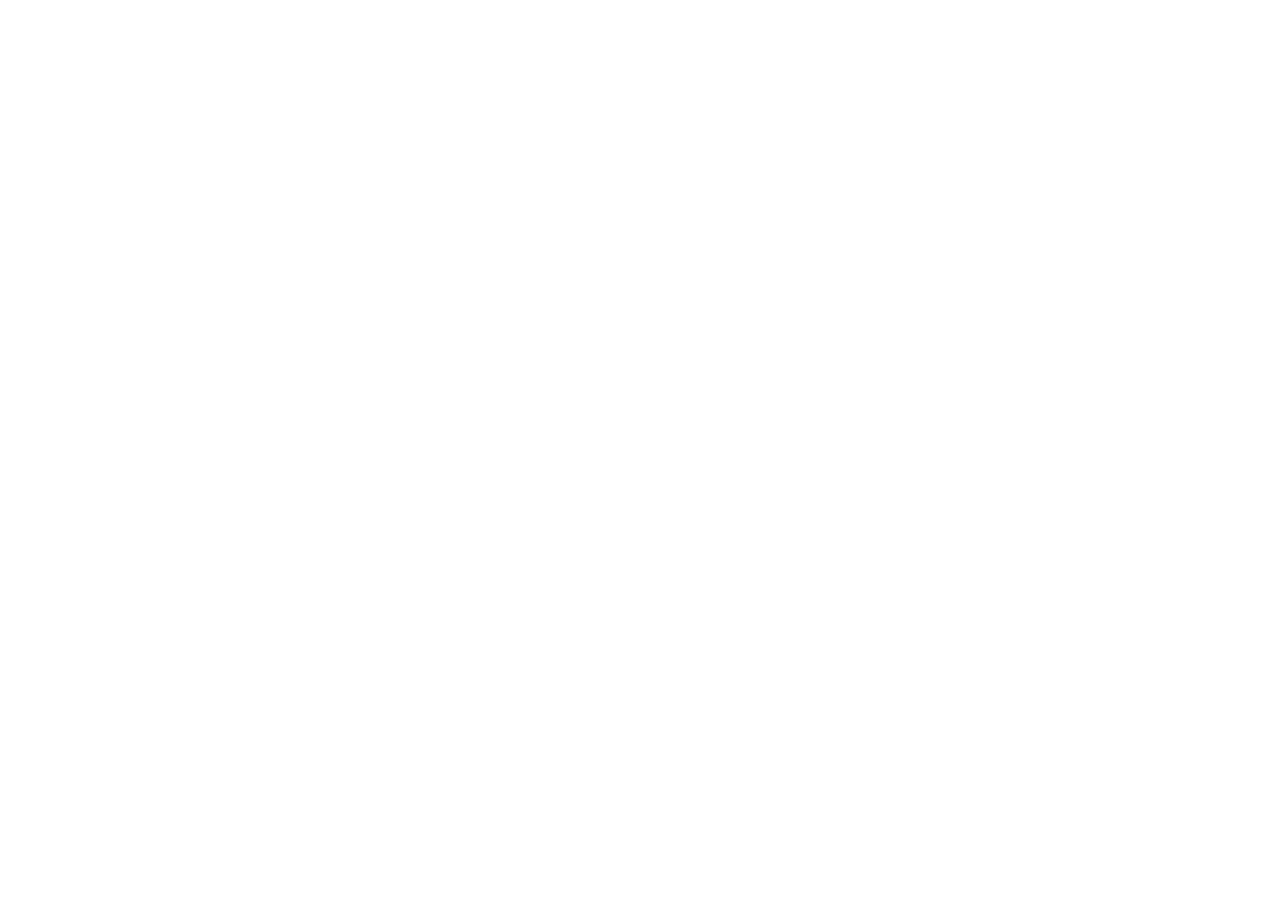
==== index.html @ 3d5c16ce "初始化" ====
<!DOCTYPE html>
<html lang="en">
<head>
    <meta charset="UTF-8">
    <meta name="viewport" content="width=device-width, initial-scale=1.0">
    <title>Document</title>
</head>
<body>
    
</body>
</html>
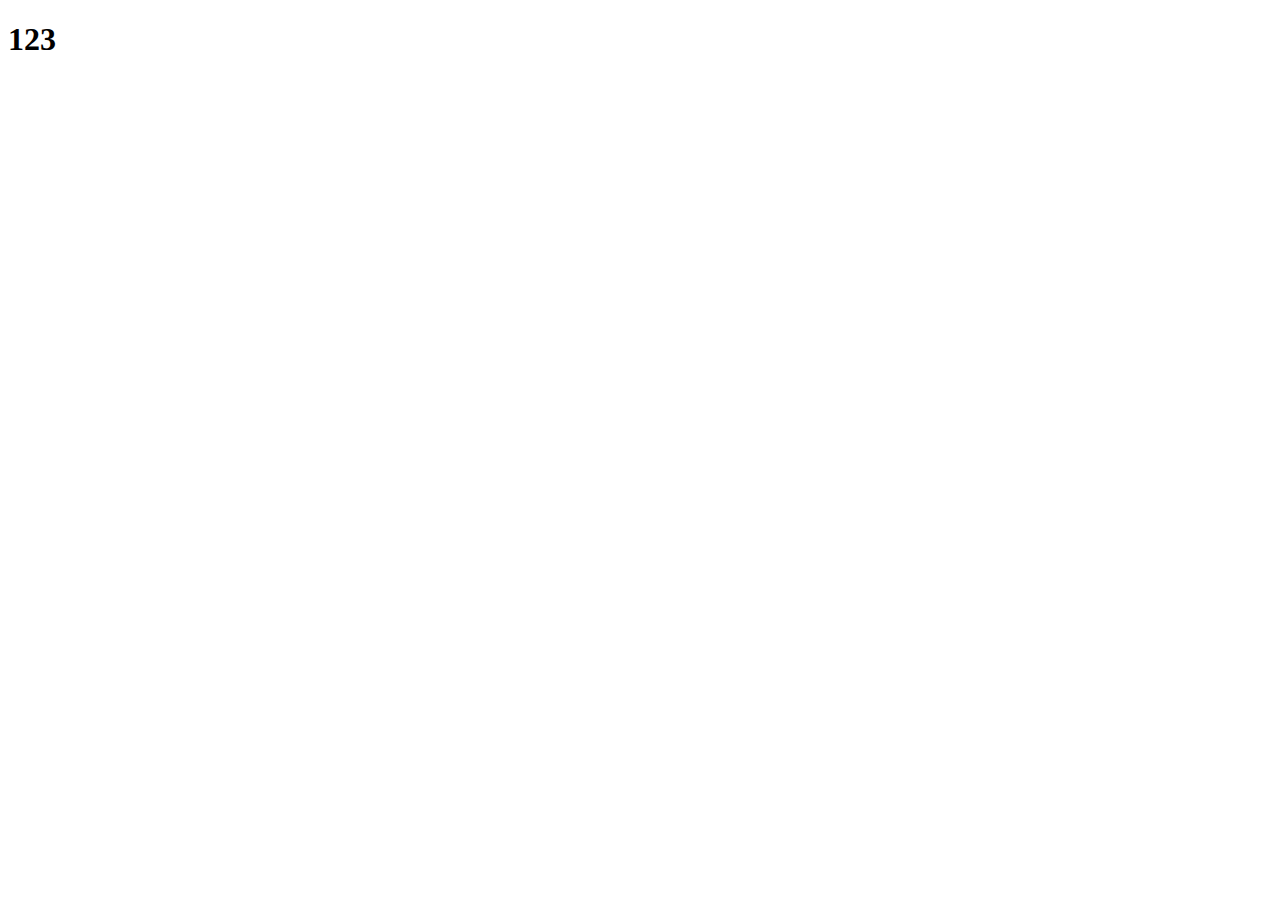
==== commit 22cf6d18: "登录完成" ====
--- a/index.html
+++ b/index.html
@@ -1,11 +1,15 @@
 <!DOCTYPE html>
 <html lang="en">
+
 <head>
     <meta charset="UTF-8">
     <meta name="viewport" content="width=device-width, initial-scale=1.0">
-    <title>Document</title>
+    <title>后台</title>
+   
 </head>
+
 <body>
-    
+    <h1>123</h1>
 </body>
+
 </html>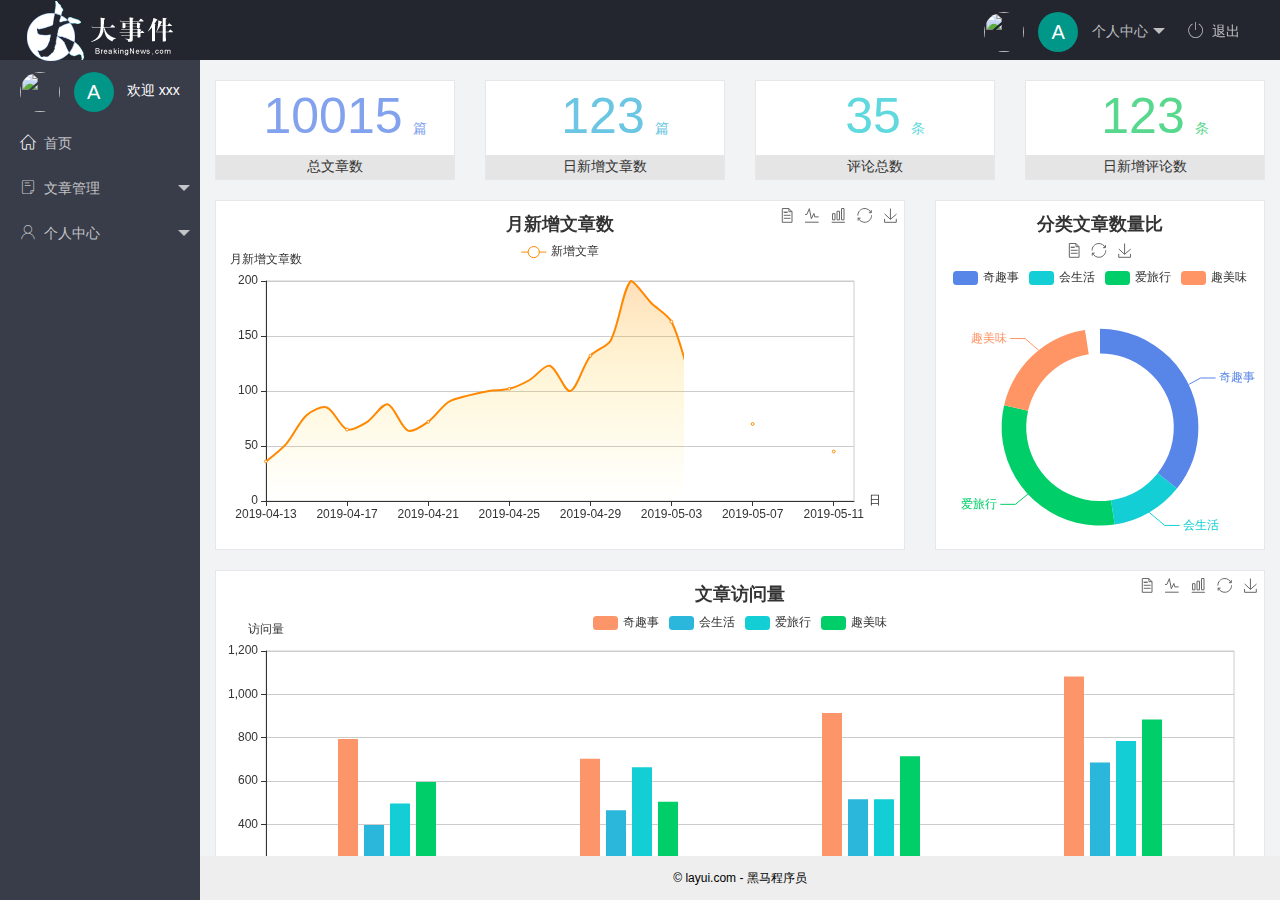
==== commit dabba488: "头像" ====
--- a/index.html
+++ b/index.html
@@ -1,15 +1,84 @@
 <!DOCTYPE html>
-<html lang="en">
+<html>
 
 <head>
-    <meta charset="UTF-8">
-    <meta name="viewport" content="width=device-width, initial-scale=1.0">
-    <title>后台</title>
-   
+  <meta charset="utf-8">
+  <meta name="viewport" content="width=device-width, initial-scale=1, maximum-scale=1">
+  <title>后台布局</title>
+  <link rel="stylesheet" href="/assets/lib/layui/css/layui.css">
+  <link rel="stylesheet" href="/assets/fonts/iconfont.css">
+  <link rel="stylesheet" href="/assets/css/index.css">
 </head>
 
-<body>
-    <h1>123</h1>
+<body class="layui-layout-body">
+  <div class="layui-layout layui-layout-admin">
+    <div class="layui-header">
+      <div class="layui-logo">
+        <img src="/assets/images/logo.png" alt="">
+      </div>
+      <!-- 头部区域（可配合layui已有的水平导航） -->
+      <ul class="layui-nav layui-layout-right">
+        <li class="layui-nav-item">
+          <a href="javascript:;">
+            <img src="http://t.cn/RCzsdCq" class="layui-nav-img">
+            <span class="text-avatar">A</span>
+            个人中心
+          </a>
+          <dl class="layui-nav-child">
+            <dd><a href="">基本资料</a></dd>
+            <dd><a href="">更换头像</a></dd>
+            <dd><a href="">重置密码</a></dd>
+          </dl>
+        </li>
+        <li class="layui-nav-item"><a href="javascript:;" id="btnLogout"><span class="iconfont icon-tuichu"></span>退出</a></li>
+      </ul>
+    </div>
+
+    <div class="layui-side layui-bg-black">
+      <div class="layui-side-scroll">
+        <!-- 左侧导航区域（可配合layui已有的垂直导航） -->
+        <ul class="layui-nav layui-nav-tree" lay-shrink="all">
+          <!-- <li class="layui-nav-item"><a href="/home/dashboard.html" target="fm"><span class="iconfont icon-home layui-this"></span>首页</a></li> -->
+          <div class="userinfo">
+            <img src="http://t.cn/RCzsdCq" class="layui-nav-img">
+            <span class="text-avatar">A</span>
+            <span id="welcome">欢迎 xxx</span>
+          </div>
+          <li class="layui-nav-item"><a href="/home/dashboard.html" target="fm"><span class="iconfont icon-home layui-this"></span>首页</a></li>
+          <li class="layui-nav-item">
+            <a class="" href="javascript:;"><span class="iconfont icon-16"></span>文章管理</a>
+            <dl class="layui-nav-child">
+              <dd><a href="javascript:;"><i class="layui-icon layui-icon-app"></i>文章类别</a></dd>
+              <dd><a href="javascript:;"><i class="layui-icon layui-icon-app"></i>文章列表</a></dd>
+              <dd><a href="javascript:;"><i class="layui-icon layui-icon-app"></i>发表文章</a></dd>
+            </dl>
+          </li>
+          <li class="layui-nav-item">
+            <a href="javascript:;"><span class="iconfont icon-user"></span>个人中心</a>
+            <dl class="layui-nav-child">
+              <dd><a href="javascript:;"><i class="layui-icon layui-icon-app"></i>基本资料</a></dd>
+              <dd><a href="javascript:;"><i class="layui-icon layui-icon-app"></i>更换头像</a></dd>
+              <dd><a href="javascript:;"><i class="layui-icon layui-icon-app"></i>重置密码</a></dd>
+            </dl>
+          </li>
+        </ul>
+      </div>
+    </div>
+
+    <div class="layui-body">
+      <!-- 内容主体区域 -->
+      <iframe name="fm" src="/home/dashboard.html" frameborder="0"></iframe>
+    </div>
+
+    <div class="layui-footer">
+      <!-- 底部固定区域 -->
+      © layui.com - 黑马程序员
+    </div>
+  </div>
+  <script src="/assets/lib/layui/layui.all.js"></script>
+  <script src="/assets/lib/jquery.js"></script>
+  <script src="/assets/js/baseAPL.js"></script>
+  <script src="/assets/js/index.js"></script>
 </body>
 
 </html>--- a/assets/lib/layui/css/layui.css
+++ b/assets/lib/layui/css/layui.css
@@ -0,0 +1,2 @@
+/** layui-v2.5.5 MIT License By https://www.layui.com */
+ .layui-inline,img{display:inline-block;vertical-align:middle}h1,h2,h3,h4,h5,h6{font-weight:400}.layui-edge,.layui-header,.layui-inline,.layui-main{position:relative}.layui-body,.layui-edge,.layui-elip{overflow:hidden}.layui-btn,.layui-edge,.layui-inline,img{vertical-align:middle}.layui-btn,.layui-disabled,.layui-icon,.layui-unselect{-moz-user-select:none;-webkit-user-select:none;-ms-user-select:none}.layui-elip,.layui-form-checkbox span,.layui-form-pane .layui-form-label{text-overflow:ellipsis;white-space:nowrap}.layui-breadcrumb,.layui-tree-btnGroup{visibility:hidden}blockquote,body,button,dd,div,dl,dt,form,h1,h2,h3,h4,h5,h6,input,li,ol,p,pre,td,textarea,th,ul{margin:0;padding:0;-webkit-tap-highlight-color:rgba(0,0,0,0)}a:active,a:hover{outline:0}img{border:none}li{list-style:none}table{border-collapse:collapse;border-spacing:0}h4,h5,h6{font-size:100%}button,input,optgroup,option,select,textarea{font-family:inherit;font-size:inherit;font-style:inherit;font-weight:inherit;outline:0}pre{white-space:pre-wrap;white-space:-moz-pre-wrap;white-space:-pre-wrap;white-space:-o-pre-wrap;word-wrap:break-word}body{line-height:24px;font:14px Helvetica Neue,Helvetica,PingFang SC,Tahoma,Arial,sans-serif}hr{height:1px;margin:10px 0;border:0;clear:both}a{color:#333;text-decoration:none}a:hover{color:#777}a cite{font-style:normal;*cursor:pointer}.layui-border-box,.layui-border-box *{box-sizing:border-box}.layui-box,.layui-box *{box-sizing:content-box}.layui-clear{clear:both;*zoom:1}.layui-clear:after{content:'\20';clear:both;*zoom:1;display:block;height:0}.layui-inline{*display:inline;*zoom:1}.layui-edge{display:inline-block;width:0;height:0;border-width:6px;border-style:dashed;border-color:transparent}.layui-edge-top{top:-4px;border-bottom-color:#999;border-bottom-style:solid}.layui-edge-right{border-left-color:#999;border-left-style:solid}.layui-edge-bottom{top:2px;border-top-color:#999;border-top-style:solid}.layui-edge-left{border-right-color:#999;border-right-style:solid}.layui-disabled,.layui-disabled:hover{color:#d2d2d2!important;cursor:not-allowed!important}.layui-circle{border-radius:100%}.layui-show{display:block!important}.layui-hide{display:none!important}@font-face{font-family:layui-icon;src:url(../font/iconfont.eot?v=250);src:url(../font/iconfont.eot?v=250#iefix) format('embedded-opentype'),url(../font/iconfont.woff2?v=250) format('woff2'),url(../font/iconfont.woff?v=250) format('woff'),url(../font/iconfont.ttf?v=250) format('truetype'),url(../font/iconfont.svg?v=250#layui-icon) format('svg')}.layui-icon{font-family:layui-icon!important;font-size:16px;font-style:normal;-webkit-font-smoothing:antialiased;-moz-osx-font-smoothing:grayscale}.layui-icon-reply-fill:before{content:"\e611"}.layui-icon-set-fill:before{content:"\e614"}.layui-icon-menu-fill:before{content:"\e60f"}.layui-icon-search:before{content:"\e615"}.layui-icon-share:before{content:"\e641"}.layui-icon-set-sm:before{content:"\e620"}.layui-icon-engine:before{content:"\e628"}.layui-icon-close:before{content:"\1006"}.layui-icon-close-fill:before{content:"\1007"}.layui-icon-chart-screen:before{content:"\e629"}.layui-icon-star:before{content:"\e600"}.layui-icon-circle-dot:before{content:"\e617"}.layui-icon-chat:before{content:"\e606"}.layui-icon-release:before{content:"\e609"}.layui-icon-list:before{content:"\e60a"}.layui-icon-chart:before{content:"\e62c"}.layui-icon-ok-circle:before{content:"\1005"}.layui-icon-layim-theme:before{content:"\e61b"}.layui-icon-table:before{content:"\e62d"}.layui-icon-right:before{content:"\e602"}.layui-icon-left:before{content:"\e603"}.layui-icon-cart-simple:before{content:"\e698"}.layui-icon-face-cry:before{content:"\e69c"}.layui-icon-face-smile:before{content:"\e6af"}.layui-icon-survey:before{content:"\e6b2"}.layui-icon-tree:before{content:"\e62e"}.layui-icon-upload-circle:before{content:"\e62f"}.layui-icon-add-circle:before{content:"\e61f"}.layui-icon-download-circle:before{content:"\e601"}.layui-icon-templeate-1:before{content:"\e630"}.layui-icon-util:before{content:"\e631"}.layui-icon-face-surprised:before{content:"\e664"}.layui-icon-edit:before{content:"\e642"}.layui-icon-speaker:before{content:"\e645"}.layui-icon-down:before{content:"\e61a"}.layui-icon-file:before{content:"\e621"}.layui-icon-layouts:before{content:"\e632"}.layui-icon-rate-half:before{content:"\e6c9"}.layui-icon-add-circle-fine:before{content:"\e608"}.layui-icon-prev-circle:before{content:"\e633"}.layui-icon-read:before{content:"\e705"}.layui-icon-404:before{content:"\e61c"}.layui-icon-carousel:before{content:"\e634"}.layui-icon-help:before{content:"\e607"}.layui-icon-code-circle:before{content:"\e635"}.layui-icon-water:before{content:"\e636"}.layui-icon-username:before{content:"\e66f"}.layui-icon-find-fill:before{content:"\e670"}.layui-icon-about:before{content:"\e60b"}.layui-icon-location:before{content:"\e715"}.layui-icon-up:before{content:"\e619"}.layui-icon-pause:before{content:"\e651"}.layui-icon-date:before{content:"\e637"}.layui-icon-layim-uploadfile:before{content:"\e61d"}.layui-icon-delete:before{content:"\e640"}.layui-icon-play:before{content:"\e652"}.layui-icon-top:before{content:"\e604"}.layui-icon-friends:before{content:"\e612"}.layui-icon-refresh-3:before{content:"\e9aa"}.layui-icon-ok:before{content:"\e605"}.layui-icon-layer:before{content:"\e638"}.layui-icon-face-smile-fine:before{content:"\e60c"}.layui-icon-dollar:before{content:"\e659"}.layui-icon-group:before{content:"\e613"}.layui-icon-layim-download:before{content:"\e61e"}.layui-icon-picture-fine:before{content:"\e60d"}.layui-icon-link:before{content:"\e64c"}.layui-icon-diamond:before{content:"\e735"}.layui-icon-log:before{content:"\e60e"}.layui-icon-rate-solid:before{content:"\e67a"}.layui-icon-fonts-del:before{content:"\e64f"}.layui-icon-unlink:before{content:"\e64d"}.layui-icon-fonts-clear:before{content:"\e639"}.layui-icon-triangle-r:before{content:"\e623"}.layui-icon-circle:before{content:"\e63f"}.layui-icon-radio:before{content:"\e643"}.layui-icon-align-center:before{content:"\e647"}.layui-icon-align-right:before{content:"\e648"}.layui-icon-align-left:before{content:"\e649"}.layui-icon-loading-1:before{content:"\e63e"}.layui-icon-return:before{content:"\e65c"}.layui-icon-fonts-strong:before{content:"\e62b"}.layui-icon-upload:before{content:"\e67c"}.layui-icon-dialogue:before{content:"\e63a"}.layui-icon-video:before{content:"\e6ed"}.layui-icon-headset:before{content:"\e6fc"}.layui-icon-cellphone-fine:before{content:"\e63b"}.layui-icon-add-1:before{content:"\e654"}.layui-icon-face-smile-b:before{content:"\e650"}.layui-icon-fonts-html:before{content:"\e64b"}.layui-icon-form:before{content:"\e63c"}.layui-icon-cart:before{content:"\e657"}.layui-icon-camera-fill:before{content:"\e65d"}.layui-icon-tabs:before{content:"\e62a"}.layui-icon-fonts-code:before{content:"\e64e"}.layui-icon-fire:before{content:"\e756"}.layui-icon-set:before{content:"\e716"}.layui-icon-fonts-u:before{content:"\e646"}.layui-icon-triangle-d:before{content:"\e625"}.layui-icon-tips:before{content:"\e702"}.layui-icon-picture:before{content:"\e64a"}.layui-icon-more-vertical:before{content:"\e671"}.layui-icon-flag:before{content:"\e66c"}.layui-icon-loading:before{content:"\e63d"}.layui-icon-fonts-i:before{content:"\e644"}.layui-icon-refresh-1:before{content:"\e666"}.layui-icon-rmb:before{content:"\e65e"}.layui-icon-home:before{content:"\e68e"}.layui-icon-user:before{content:"\e770"}.layui-icon-notice:before{content:"\e667"}.layui-icon-login-weibo:before{content:"\e675"}.layui-icon-voice:before{content:"\e688"}.layui-icon-upload-drag:before{content:"\e681"}.layui-icon-login-qq:before{content:"\e676"}.layui-icon-snowflake:before{content:"\e6b1"}.layui-icon-file-b:before{content:"\e655"}.layui-icon-template:before{content:"\e663"}.layui-icon-auz:before{content:"\e672"}.layui-icon-console:before{content:"\e665"}.layui-icon-app:before{content:"\e653"}.layui-icon-prev:before{content:"\e65a"}.layui-icon-website:before{content:"\e7ae"}.layui-icon-next:before{content:"\e65b"}.layui-icon-component:before{content:"\e857"}.layui-icon-more:before{content:"\e65f"}.layui-icon-login-wechat:before{content:"\e677"}.layui-icon-shrink-right:before{content:"\e668"}.layui-icon-spread-left:before{content:"\e66b"}.layui-icon-camera:before{content:"\e660"}.layui-icon-note:before{content:"\e66e"}.layui-icon-refresh:before{content:"\e669"}.layui-icon-female:before{content:"\e661"}.layui-icon-male:before{content:"\e662"}.layui-icon-password:before{content:"\e673"}.layui-icon-senior:before{content:"\e674"}.layui-icon-theme:before{content:"\e66a"}.layui-icon-tread:before{content:"\e6c5"}.layui-icon-praise:before{content:"\e6c6"}.layui-icon-star-fill:before{content:"\e658"}.layui-icon-rate:before{content:"\e67b"}.layui-icon-template-1:before{content:"\e656"}.layui-icon-vercode:before{content:"\e679"}.layui-icon-cellphone:before{content:"\e678"}.layui-icon-screen-full:before{content:"\e622"}.layui-icon-screen-restore:before{content:"\e758"}.layui-icon-cols:before{content:"\e610"}.layui-icon-export:before{content:"\e67d"}.layui-icon-print:before{content:"\e66d"}.layui-icon-slider:before{content:"\e714"}.layui-icon-addition:before{content:"\e624"}.layui-icon-subtraction:before{content:"\e67e"}.layui-icon-service:before{content:"\e626"}.layui-icon-transfer:before{content:"\e691"}.layui-main{width:1140px;margin:0 auto}.layui-header{z-index:1000;height:60px}.layui-header a:hover{transition:all .5s;-webkit-transition:all .5s}.layui-side{position:fixed;left:0;top:0;bottom:0;z-index:999;width:200px;overflow-x:hidden}.layui-side-scroll{position:relative;width:220px;height:100%;overflow-x:hidden}.layui-body{position:absolute;left:200px;right:0;top:0;bottom:0;z-index:998;width:auto;overflow-y:auto;box-sizing:border-box}.layui-layout-body{overflow:hidden}.layui-layout-admin .layui-header{background-color:#23262E}.layui-layout-admin .layui-side{top:60px;width:200px;overflow-x:hidden}.layui-layout-admin .layui-body{position:fixed;top:60px;bottom:44px}.layui-layout-admin .layui-main{width:auto;margin:0 15px}.layui-layout-admin .layui-footer{position:fixed;left:200px;right:0;bottom:0;height:44px;line-height:44px;padding:0 15px;background-color:#eee}.layui-layout-admin .layui-logo{position:absolute;left:0;top:0;width:200px;height:100%;line-height:60px;text-align:center;color:#009688;font-size:16px}.layui-layout-admin .layui-header .layui-nav{background:0 0}.layui-layout-left{position:absolute!important;left:200px;top:0}.layui-layout-right{position:absolute!important;right:0;top:0}.layui-container{position:relative;margin:0 auto;padding:0 15px;box-sizing:border-box}.layui-fluid{position:relative;margin:0 auto;padding:0 15px}.layui-row:after,.layui-row:before{content:'';display:block;clear:both}.layui-col-lg1,.layui-col-lg10,.layui-col-lg11,.layui-col-lg12,.layui-col-lg2,.layui-col-lg3,.layui-col-lg4,.layui-col-lg5,.layui-col-lg6,.layui-col-lg7,.layui-col-lg8,.layui-col-lg9,.layui-col-md1,.layui-col-md10,.layui-col-md11,.layui-col-md12,.layui-col-md2,.layui-col-md3,.layui-col-md4,.layui-col-md5,.layui-col-md6,.layui-col-md7,.layui-col-md8,.layui-col-md9,.layui-col-sm1,.layui-col-sm10,.layui-col-sm11,.layui-col-sm12,.layui-col-sm2,.layui-col-sm3,.layui-col-sm4,.layui-col-sm5,.layui-col-sm6,.layui-col-sm7,.layui-col-sm8,.layui-col-sm9,.layui-col-xs1,.layui-col-xs10,.layui-col-xs11,.layui-col-xs12,.layui-col-xs2,.layui-col-xs3,.layui-col-xs4,.layui-col-xs5,.layui-col-xs6,.layui-col-xs7,.layui-col-xs8,.layui-col-xs9{position:relative;display:block;box-sizing:border-box}.layui-col-xs1,.layui-col-xs10,.layui-col-xs11,.layui-col-xs12,.layui-col-xs2,.layui-col-xs3,.layui-col-xs4,.layui-col-xs5,.layui-col-xs6,.layui-col-xs7,.layui-col-xs8,.layui-col-xs9{float:left}.layui-col-xs1{width:8.33333333%}.layui-col-xs2{width:16.66666667%}.layui-col-xs3{width:25%}.layui-col-xs4{width:33.33333333%}.layui-col-xs5{width:41.66666667%}.layui-col-xs6{width:50%}.layui-col-xs7{width:58.33333333%}.layui-col-xs8{width:66.66666667%}.layui-col-xs9{width:75%}.layui-col-xs10{width:83.33333333%}.layui-col-xs11{width:91.66666667%}.layui-col-xs12{width:100%}.layui-col-xs-offset1{margin-left:8.33333333%}.layui-col-xs-offset2{margin-left:16.66666667%}.layui-col-xs-offset3{margin-left:25%}.layui-col-xs-offset4{margin-left:33.33333333%}.layui-col-xs-offset5{margin-left:41.66666667%}.layui-col-xs-offset6{margin-left:50%}.layui-col-xs-offset7{margin-left:58.33333333%}.layui-col-xs-offset8{margin-left:66.66666667%}.layui-col-xs-offset9{margin-left:75%}.layui-col-xs-offset10{margin-left:83.33333333%}.layui-col-xs-offset11{margin-left:91.66666667%}.layui-col-xs-offset12{margin-left:100%}@media screen and (max-width:768px){.layui-hide-xs{display:none!important}.layui-show-xs-block{display:block!important}.layui-show-xs-inline{display:inline!important}.layui-show-xs-inline-block{display:inline-block!important}}@media screen and (min-width:768px){.layui-container{width:750px}.layui-hide-sm{display:none!important}.layui-show-sm-block{display:block!important}.layui-show-sm-inline{display:inline!important}.layui-show-sm-inline-block{display:inline-block!important}.layui-col-sm1,.layui-col-sm10,.layui-col-sm11,.layui-col-sm12,.layui-col-sm2,.layui-col-sm3,.layui-col-sm4,.layui-col-sm5,.layui-col-sm6,.layui-col-sm7,.layui-col-sm8,.layui-col-sm9{float:left}.layui-col-sm1{width:8.33333333%}.layui-col-sm2{width:16.66666667%}.layui-col-sm3{width:25%}.layui-col-sm4{width:33.33333333%}.layui-col-sm5{width:41.66666667%}.layui-col-sm6{width:50%}.layui-col-sm7{width:58.33333333%}.layui-col-sm8{width:66.66666667%}.layui-col-sm9{width:75%}.layui-col-sm10{width:83.33333333%}.layui-col-sm11{width:91.66666667%}.layui-col-sm12{width:100%}.layui-col-sm-offset1{margin-left:8.33333333%}.layui-col-sm-offset2{margin-left:16.66666667%}.layui-col-sm-offset3{margin-left:25%}.layui-col-sm-offset4{margin-left:33.33333333%}.layui-col-sm-offset5{margin-left:41.66666667%}.layui-col-sm-offset6{margin-left:50%}.layui-col-sm-offset7{margin-left:58.33333333%}.layui-col-sm-offset8{margin-left:66.66666667%}.layui-col-sm-offset9{margin-left:75%}.layui-col-sm-offset10{margin-left:83.33333333%}.layui-col-sm-offset11{margin-left:91.66666667%}.layui-col-sm-offset12{margin-left:100%}}@media screen and (min-width:992px){.layui-container{width:970px}.layui-hide-md{display:none!important}.layui-show-md-block{display:block!important}.layui-show-md-inline{display:inline!important}.layui-show-md-inline-block{display:inline-block!important}.layui-col-md1,.layui-col-md10,.layui-col-md11,.layui-col-md12,.layui-col-md2,.layui-col-md3,.layui-col-md4,.layui-col-md5,.layui-col-md6,.layui-col-md7,.layui-col-md8,.layui-col-md9{float:left}.layui-col-md1{width:8.33333333%}.layui-col-md2{width:16.66666667%}.layui-col-md3{width:25%}.layui-col-md4{width:33.33333333%}.layui-col-md5{width:41.66666667%}.layui-col-md6{width:50%}.layui-col-md7{width:58.33333333%}.layui-col-md8{width:66.66666667%}.layui-col-md9{width:75%}.layui-col-md10{width:83.33333333%}.layui-col-md11{width:91.66666667%}.layui-col-md12{width:100%}.layui-col-md-offset1{margin-left:8.33333333%}.layui-col-md-offset2{margin-left:16.66666667%}.layui-col-md-offset3{margin-left:25%}.layui-col-md-offset4{margin-left:33.33333333%}.layui-col-md-offset5{margin-left:41.66666667%}.layui-col-md-offset6{margin-left:50%}.layui-col-md-offset7{margin-left:58.33333333%}.layui-col-md-offset8{margin-left:66.66666667%}.layui-col-md-offset9{margin-left:75%}.layui-col-md-offset10{margin-left:83.33333333%}.layui-col-md-offset11{margin-left:91.66666667%}.layui-col-md-offset12{margin-left:100%}}@media screen and (min-width:1200px){.layui-container{width:1170px}.layui-hide-lg{display:none!important}.layui-show-lg-block{display:block!important}.layui-show-lg-inline{display:inline!important}.layui-show-lg-inline-block{display:inline-block!important}.layui-col-lg1,.layui-col-lg10,.layui-col-lg11,.layui-col-lg12,.layui-col-lg2,.layui-col-lg3,.layui-col-lg4,.layui-col-lg5,.layui-col-lg6,.layui-col-lg7,.layui-col-lg8,.layui-col-lg9{float:left}.layui-col-lg1{width:8.33333333%}.layui-col-lg2{width:16.66666667%}.layui-col-lg3{width:25%}.layui-col-lg4{width:33.33333333%}.layui-col-lg5{width:41.66666667%}.layui-col-lg6{width:50%}.layui-col-lg7{width:58.33333333%}.layui-col-lg8{width:66.66666667%}.layui-col-lg9{width:75%}.layui-col-lg10{width:83.33333333%}.layui-col-lg11{width:91.66666667%}.layui-col-lg12{width:100%}.layui-col-lg-offset1{margin-left:8.33333333%}.layui-col-lg-offset2{margin-left:16.66666667%}.layui-col-lg-offset3{margin-left:25%}.layui-col-lg-offset4{margin-left:33.33333333%}.layui-col-lg-offset5{margin-left:41.66666667%}.layui-col-lg-offset6{margin-left:50%}.layui-col-lg-offset7{margin-left:58.33333333%}.layui-col-lg-offset8{margin-left:66.66666667%}.layui-col-lg-offset9{margin-left:75%}.layui-col-lg-offset10{margin-left:83.33333333%}.layui-col-lg-offset11{margin-left:91.66666667%}.layui-col-lg-offset12{margin-left:100%}}.layui-col-space1{margin:-.5px}.layui-col-space1>*{padding:.5px}.layui-col-space3{margin:-1.5px}.layui-col-space3>*{padding:1.5px}.layui-col-space5{margin:-2.5px}.layui-col-space5>*{padding:2.5px}.layui-col-space8{margin:-3.5px}.layui-col-space8>*{padding:3.5px}.layui-col-space10{margin:-5px}.layui-col-space10>*{padding:5px}.layui-col-space12{margin:-6px}.layui-col-space12>*{padding:6px}.layui-col-space15{margin:-7.5px}.layui-col-space15>*{padding:7.5px}.layui-col-space18{margin:-9px}.layui-col-space18>*{padding:9px}.layui-col-space20{margin:-10px}.layui-col-space20>*{padding:10px}.layui-col-space22{margin:-11px}.layui-col-space22>*{padding:11px}.layui-col-space25{margin:-12.5px}.layui-col-space25>*{padding:12.5px}.layui-col-space30{margin:-15px}.layui-col-space30>*{padding:15px}.layui-btn,.layui-input,.layui-select,.layui-textarea,.layui-upload-button{outline:0;-webkit-appearance:none;transition:all .3s;-webkit-transition:all .3s;box-sizing:border-box}.layui-elem-quote{margin-bottom:10px;padding:15px;line-height:22px;border-left:5px solid #009688;border-radius:0 2px 2px 0;background-color:#f2f2f2}.layui-quote-nm{border-style:solid;border-width:1px 1px 1px 5px;background:0 0}.layui-elem-field{margin-bottom:10px;padding:0;border-width:1px;border-style:solid}.layui-elem-field legend{margin-left:20px;padding:0 10px;font-size:20px;font-weight:300}.layui-field-title{margin:10px 0 20px;border-width:1px 0 0}.layui-field-box{padding:10px 15px}.layui-field-title .layui-field-box{padding:10px 0}.layui-progress{position:relative;height:6px;border-radius:20px;background-color:#e2e2e2}.layui-progress-bar{position:absolute;left:0;top:0;width:0;max-width:100%;height:6px;border-radius:20px;text-align:right;background-color:#5FB878;transition:all .3s;-webkit-transition:all .3s}.layui-progress-big,.layui-progress-big .layui-progress-bar{height:18px;line-height:18px}.layui-progress-text{position:relative;top:-20px;line-height:18px;font-size:12px;color:#666}.layui-progress-big .layui-progress-text{position:static;padding:0 10px;color:#fff}.layui-collapse{border-width:1px;border-style:solid;border-radius:2px}.layui-colla-content,.layui-colla-item{border-top-width:1px;border-top-style:solid}.layui-colla-item:first-child{border-top:none}.layui-colla-title{position:relative;height:42px;line-height:42px;padding:0 15px 0 35px;color:#333;background-color:#f2f2f2;cursor:pointer;font-size:14px;overflow:hidden}.layui-colla-content{display:none;padding:10px 15px;line-height:22px;color:#666}.layui-colla-icon{position:absolute;left:15px;top:0;font-size:14px}.layui-card{margin-bottom:15px;border-radius:2px;background-color:#fff;box-shadow:0 1px 2px 0 rgba(0,0,0,.05)}.layui-card:last-child{margin-bottom:0}.layui-card-header{position:relative;height:42px;line-height:42px;padding:0 15px;border-bottom:1px solid #f6f6f6;color:#333;border-radius:2px 2px 0 0;font-size:14px}.layui-bg-black,.layui-bg-blue,.layui-bg-cyan,.layui-bg-green,.layui-bg-orange,.layui-bg-red{color:#fff!important}.layui-card-body{position:relative;padding:10px 15px;line-height:24px}.layui-card-body[pad15]{padding:15px}.layui-card-body[pad20]{padding:20px}.layui-card-body .layui-table{margin:5px 0}.layui-card .layui-tab{margin:0}.layui-panel-window{position:relative;padding:15px;border-radius:0;border-top:5px solid #E6E6E6;background-color:#fff}.layui-auxiliar-moving{position:fixed;left:0;right:0;top:0;bottom:0;width:100%;height:100%;background:0 0;z-index:9999999999}.layui-form-label,.layui-form-mid,.layui-form-select,.layui-input-block,.layui-input-inline,.layui-textarea{position:relative}.layui-bg-red{background-color:#FF5722!important}.layui-bg-orange{background-color:#FFB800!important}.layui-bg-green{background-color:#009688!important}.layui-bg-cyan{background-color:#2F4056!important}.layui-bg-blue{background-color:#1E9FFF!important}.layui-bg-black{background-color:#393D49!important}.layui-bg-gray{background-color:#eee!important;color:#666!important}.layui-badge-rim,.layui-colla-content,.layui-colla-item,.layui-collapse,.layui-elem-field,.layui-form-pane .layui-form-item[pane],.layui-form-pane .layui-form-label,.layui-input,.layui-layedit,.layui-layedit-tool,.layui-quote-nm,.layui-select,.layui-tab-bar,.layui-tab-card,.layui-tab-title,.layui-tab-title .layui-this:after,.layui-textarea{border-color:#e6e6e6}.layui-timeline-item:before,hr{background-color:#e6e6e6}.layui-text{line-height:22px;font-size:14px;color:#666}.layui-text h1,.layui-text h2,.layui-text h3{font-weight:500;color:#333}.layui-text h1{font-size:30px}.layui-text h2{font-size:24px}.layui-text h3{font-size:18px}.layui-text a:not(.layui-btn){color:#01AAED}.layui-text a:not(.layui-btn):hover{text-decoration:underline}.layui-text ul{padding:5px 0 5px 15px}.layui-text ul li{margin-top:5px;list-style-type:disc}.layui-text em,.layui-word-aux{color:#999!important;padding:0 5px!important}.layui-btn{display:inline-block;height:38px;line-height:38px;padding:0 18px;background-color:#009688;color:#fff;white-space:nowrap;text-align:center;font-size:14px;border:none;border-radius:2px;cursor:pointer}.layui-btn:hover{opacity:.8;filter:alpha(opacity=80);color:#fff}.layui-btn:active{opacity:1;filter:alpha(opacity=100)}.layui-btn+.layui-btn{margin-left:10px}.layui-btn-container{font-size:0}.layui-btn-container .layui-btn{margin-right:10px;margin-bottom:10px}.layui-btn-container .layui-btn+.layui-btn{margin-left:0}.layui-table .layui-btn-container .layui-btn{margin-bottom:9px}.layui-btn-radius{border-radius:100px}.layui-btn .layui-icon{margin-right:3px;font-size:18px;vertical-align:bottom;vertical-align:middle\9}.layui-btn-primary{border:1px solid #C9C9C9;background-color:#fff;color:#555}.layui-btn-primary:hover{border-color:#009688;color:#333}.layui-btn-normal{background-color:#1E9FFF}.layui-btn-warm{background-color:#FFB800}.layui-btn-danger{background-color:#FF5722}.layui-btn-checked{background-color:#5FB878}.layui-btn-disabled,.layui-btn-disabled:active,.layui-btn-disabled:hover{border:1px solid #e6e6e6;background-color:#FBFBFB;color:#C9C9C9;cursor:not-allowed;opacity:1}.layui-btn-lg{height:44px;line-height:44px;padding:0 25px;font-size:16px}.layui-btn-sm{height:30px;line-height:30px;padding:0 10px;font-size:12px}.layui-btn-sm i{font-size:16px!important}.layui-btn-xs{height:22px;line-height:22px;padding:0 5px;font-size:12px}.layui-btn-xs i{font-size:14px!important}.layui-btn-group{display:inline-block;vertical-align:middle;font-size:0}.layui-btn-group .layui-btn{margin-left:0!important;margin-right:0!important;border-left:1px solid rgba(255,255,255,.5);border-radius:0}.layui-btn-group .layui-btn-primary{border-left:none}.layui-btn-group .layui-btn-primary:hover{border-color:#C9C9C9;color:#009688}.layui-btn-group .layui-btn:first-child{border-left:none;border-radius:2px 0 0 2px}.layui-btn-group .layui-btn-primary:first-child{border-left:1px solid #c9c9c9}.layui-btn-group .layui-btn:last-child{border-radius:0 2px 2px 0}.layui-btn-group .layui-btn+.layui-btn{margin-left:0}.layui-btn-group+.layui-btn-group{margin-left:10px}.layui-btn-fluid{width:100%}.layui-input,.layui-select,.layui-textarea{height:38px;line-height:1.3;line-height:38px\9;border-width:1px;border-style:solid;background-color:#fff;border-radius:2px}.layui-input::-webkit-input-placeholder,.layui-select::-webkit-input-placeholder,.layui-textarea::-webkit-input-placeholder{line-height:1.3}.layui-input,.layui-textarea{display:block;width:100%;padding-left:10px}.layui-input:hover,.layui-textarea:hover{border-color:#D2D2D2!important}.layui-input:focus,.layui-textarea:focus{border-color:#C9C9C9!important}.layui-textarea{min-height:100px;height:auto;line-height:20px;padding:6px 10px;resize:vertical}.layui-select{padding:0 10px}.layui-form input[type=checkbox],.layui-form input[type=radio],.layui-form select{display:none}.layui-form [lay-ignore]{display:initial}.layui-form-item{margin-bottom:15px;clear:both;*zoom:1}.layui-form-item:after{content:'\20';clear:both;*zoom:1;display:block;height:0}.layui-form-label{float:left;display:block;padding:9px 15px;width:80px;font-weight:400;line-height:20px;text-align:right}.layui-form-label-col{display:block;float:none;padding:9px 0;line-height:20px;text-align:left}.layui-form-item .layui-inline{margin-bottom:5px;margin-right:10px}.layui-input-block{margin-left:110px;min-height:36px}.layui-input-inline{display:inline-block;vertical-align:middle}.layui-form-item .layui-input-inline{float:left;width:190px;margin-right:10px}.layui-form-text .layui-input-inline{width:auto}.layui-form-mid{float:left;display:block;padding:9px 0!important;line-height:20px;margin-right:10px}.layui-form-danger+.layui-form-select .layui-input,.layui-form-danger:focus{border-color:#FF5722!important}.layui-form-select .layui-input{padding-right:30px;cursor:pointer}.layui-form-select .layui-edge{position:absolute;right:10px;top:50%;margin-top:-3px;cursor:pointer;border-width:6px;border-top-color:#c2c2c2;border-top-style:solid;transition:all .3s;-webkit-transition:all .3s}.layui-form-select dl{display:none;position:absolute;left:0;top:42px;padding:5px 0;z-index:899;min-width:100%;border:1px solid #d2d2d2;max-height:300px;overflow-y:auto;background-color:#fff;border-radius:2px;box-shadow:0 2px 4px rgba(0,0,0,.12);box-sizing:border-box}.layui-form-select dl dd,.layui-form-select dl dt{padding:0 10px;line-height:36px;white-space:nowrap;overflow:hidden;text-overflow:ellipsis}.layui-form-select dl dt{font-size:12px;color:#999}.layui-form-select dl dd{cursor:pointer}.layui-form-select dl dd:hover{background-color:#f2f2f2;-webkit-transition:.5s all;transition:.5s all}.layui-form-select .layui-select-group dd{padding-left:20px}.layui-form-select dl dd.layui-select-tips{padding-left:10px!important;color:#999}.layui-form-select dl dd.layui-this{background-color:#5FB878;color:#fff}.layui-form-checkbox,.layui-form-select dl dd.layui-disabled{background-color:#fff}.layui-form-selected dl{display:block}.layui-form-checkbox,.layui-form-checkbox *,.layui-form-switch{display:inline-block;vertical-align:middle}.layui-form-selected .layui-edge{margin-top:-9px;-webkit-transform:rotate(180deg);transform:rotate(180deg);margin-top:-3px\9}:root .layui-form-selected .layui-edge{margin-top:-9px\0/IE9}.layui-form-selectup dl{top:auto;bottom:42px}.layui-select-none{margin:5px 0;text-align:center;color:#999}.layui-select-disabled .layui-disabled{border-color:#eee!important}.layui-select-disabled .layui-edge{border-top-color:#d2d2d2}.layui-form-checkbox{position:relative;height:30px;line-height:30px;margin-right:10px;padding-right:30px;cursor:pointer;font-size:0;-webkit-transition:.1s linear;transition:.1s linear;box-sizing:border-box}.layui-form-checkbox span{padding:0 10px;height:100%;font-size:14px;border-radius:2px 0 0 2px;background-color:#d2d2d2;color:#fff;overflow:hidden}.layui-form-checkbox:hover span{background-color:#c2c2c2}.layui-form-checkbox i{position:absolute;right:0;top:0;width:30px;height:28px;border:1px solid #d2d2d2;border-left:none;border-radius:0 2px 2px 0;color:#fff;font-size:20px;text-align:center}.layui-form-checkbox:hover i{border-color:#c2c2c2;color:#c2c2c2}.layui-form-checked,.layui-form-checked:hover{border-color:#5FB878}.layui-form-checked span,.layui-form-checked:hover span{background-color:#5FB878}.layui-form-checked i,.layui-form-checked:hover i{color:#5FB878}.layui-form-item .layui-form-checkbox{margin-top:4px}.layui-form-checkbox[lay-skin=primary]{height:auto!important;line-height:normal!important;min-width:18px;min-height:18px;border:none!important;margin-right:0;padding-left:28px;padding-right:0;background:0 0}.layui-form-checkbox[lay-skin=primary] span{padding-left:0;padding-right:15px;line-height:18px;background:0 0;color:#666}.layui-form-checkbox[lay-skin=primary] i{right:auto;left:0;width:16px;height:16px;line-height:16px;border:1px solid #d2d2d2;font-size:12px;border-radius:2px;background-color:#fff;-webkit-transition:.1s linear;transition:.1s linear}.layui-form-checkbox[lay-skin=primary]:hover i{border-color:#5FB878;color:#fff}.layui-form-checked[lay-skin=primary] i{border-color:#5FB878!important;background-color:#5FB878;color:#fff}.layui-checkbox-disbaled[lay-skin=primary] span{background:0 0!important;color:#c2c2c2}.layui-checkbox-disbaled[lay-skin=primary]:hover i{border-color:#d2d2d2}.layui-form-item .layui-form-checkbox[lay-skin=primary]{margin-top:10px}.layui-form-switch{position:relative;height:22px;line-height:22px;min-width:35px;padding:0 5px;margin-top:8px;border:1px solid #d2d2d2;border-radius:20px;cursor:pointer;background-color:#fff;-webkit-transition:.1s linear;transition:.1s linear}.layui-form-switch i{position:absolute;left:5px;top:3px;width:16px;height:16px;border-radius:20px;background-color:#d2d2d2;-webkit-transition:.1s linear;transition:.1s linear}.layui-form-switch em{position:relative;top:0;width:25px;margin-left:21px;padding:0!important;text-align:center!important;color:#999!important;font-style:normal!important;font-size:12px}.layui-form-onswitch{border-color:#5FB878;background-color:#5FB878}.layui-checkbox-disbaled,.layui-checkbox-disbaled i{border-color:#e2e2e2!important}.layui-form-onswitch i{left:100%;margin-left:-21px;background-color:#fff}.layui-form-onswitch em{margin-left:5px;margin-right:21px;color:#fff!important}.layui-checkbox-disbaled span{background-color:#e2e2e2!important}.layui-checkbox-disbaled:hover i{color:#fff!important}[lay-radio]{display:none}.layui-form-radio,.layui-form-radio *{display:inline-block;vertical-align:middle}.layui-form-radio{line-height:28px;margin:6px 10px 0 0;padding-right:10px;cursor:pointer;font-size:0}.layui-form-radio *{font-size:14px}.layui-form-radio>i{margin-right:8px;font-size:22px;color:#c2c2c2}.layui-form-radio>i:hover,.layui-form-radioed>i{color:#5FB878}.layui-radio-disbaled>i{color:#e2e2e2!important}.layui-form-pane .layui-form-label{width:110px;padding:8px 15px;height:38px;line-height:20px;border-width:1px;border-style:solid;border-radius:2px 0 0 2px;text-align:center;background-color:#FBFBFB;overflow:hidden;box-sizing:border-box}.layui-form-pane .layui-input-inline{margin-left:-1px}.layui-form-pane .layui-input-block{margin-left:110px;left:-1px}.layui-form-pane .layui-input{border-radius:0 2px 2px 0}.layui-form-pane .layui-form-text .layui-form-label{float:none;width:100%;border-radius:2px;box-sizing:border-box;text-align:left}.layui-form-pane .layui-form-text .layui-input-inline{display:block;margin:0;top:-1px;clear:both}.layui-form-pane .layui-form-text .layui-input-block{margin:0;left:0;top:-1px}.layui-form-pane .layui-form-text .layui-textarea{min-height:100px;border-radius:0 0 2px 2px}.layui-form-pane .layui-form-checkbox{margin:4px 0 4px 10px}.layui-form-pane .layui-form-radio,.layui-form-pane .layui-form-switch{margin-top:6px;margin-left:10px}.layui-form-pane .layui-form-item[pane]{position:relative;border-width:1px;border-style:solid}.layui-form-pane .layui-form-item[pane] .layui-form-label{position:absolute;left:0;top:0;height:100%;border-width:0 1px 0 0}.layui-form-pane .layui-form-item[pane] .layui-input-inline{margin-left:110px}@media screen and (max-width:450px){.layui-form-item .layui-form-label{text-overflow:ellipsis;overflow:hidden;white-space:nowrap}.layui-form-item .layui-inline{display:block;margin-right:0;margin-bottom:20px;clear:both}.layui-form-item .layui-inline:after{content:'\20';clear:both;display:block;height:0}.layui-form-item .layui-input-inline{display:block;float:none;left:-3px;width:auto;margin:0 0 10px 112px}.layui-form-item .layui-input-inline+.layui-form-mid{margin-left:110px;top:-5px;padding:0}.layui-form-item .layui-form-checkbox{margin-right:5px;margin-bottom:5px}}.layui-layedit{border-width:1px;border-style:solid;border-radius:2px}.layui-layedit-tool{padding:3px 5px;border-bottom-width:1px;border-bottom-style:solid;font-size:0}.layedit-tool-fixed{position:fixed;top:0;border-top:1px solid #e2e2e2}.layui-layedit-tool .layedit-tool-mid,.layui-layedit-tool .layui-icon{display:inline-block;vertical-align:middle;text-align:center;font-size:14px}.layui-layedit-tool .layui-icon{position:relative;width:32px;height:30px;line-height:30px;margin:3px 5px;color:#777;cursor:pointer;border-radius:2px}.layui-layedit-tool .layui-icon:hover{color:#393D49}.layui-layedit-tool .layui-icon:active{color:#000}.layui-layedit-tool .layedit-tool-active{background-color:#e2e2e2;color:#000}.layui-layedit-tool .layui-disabled,.layui-layedit-tool .layui-disabled:hover{color:#d2d2d2;cursor:not-allowed}.layui-layedit-tool .layedit-tool-mid{width:1px;height:18px;margin:0 10px;background-color:#d2d2d2}.layedit-tool-html{width:50px!important;font-size:30px!important}.layedit-tool-b,.layedit-tool-code,.layedit-tool-help{font-size:16px!important}.layedit-tool-d,.layedit-tool-face,.layedit-tool-image,.layedit-tool-unlink{font-size:18px!important}.layedit-tool-image input{position:absolute;font-size:0;left:0;top:0;width:100%;height:100%;opacity:.01;filter:Alpha(opacity=1);cursor:pointer}.layui-layedit-iframe iframe{display:block;width:100%}#LAY_layedit_code{overflow:hidden}.layui-laypage{display:inline-block;*display:inline;*zoom:1;vertical-align:middle;margin:10px 0;font-size:0}.layui-laypage>a:first-child,.layui-laypage>a:first-child em{border-radius:2px 0 0 2px}.layui-laypage>a:last-child,.layui-laypage>a:last-child em{border-radius:0 2px 2px 0}.layui-laypage>:first-child{margin-left:0!important}.layui-laypage>:last-child{margin-right:0!important}.layui-laypage a,.layui-laypage button,.layui-laypage input,.layui-laypage select,.layui-laypage span{border:1px solid #e2e2e2}.layui-laypage a,.layui-laypage span{display:inline-block;*display:inline;*zoom:1;vertical-align:middle;padding:0 15px;height:28px;line-height:28px;margin:0 -1px 5px 0;background-color:#fff;color:#333;font-size:12px}.layui-flow-more a *,.layui-laypage input,.layui-table-view select[lay-ignore]{display:inline-block}.layui-laypage a:hover{color:#009688}.layui-laypage em{font-style:normal}.layui-laypage .layui-laypage-spr{color:#999;font-weight:700}.layui-laypage a{text-decoration:none}.layui-laypage .layui-laypage-curr{position:relative}.layui-laypage .layui-laypage-curr em{position:relative;color:#fff}.layui-laypage .layui-laypage-curr .layui-laypage-em{position:absolute;left:-1px;top:-1px;padding:1px;width:100%;height:100%;background-color:#009688}.layui-laypage-em{border-radius:2px}.layui-laypage-next em,.layui-laypage-prev em{font-family:Sim sun;font-size:16px}.layui-laypage .layui-laypage-count,.layui-laypage .layui-laypage-limits,.layui-laypage .layui-laypage-refresh,.layui-laypage .layui-laypage-skip{margin-left:10px;margin-right:10px;padding:0;border:none}.layui-laypage .layui-laypage-limits,.layui-laypage .layui-laypage-refresh{vertical-align:top}.layui-laypage .layui-laypage-refresh i{font-size:18px;cursor:pointer}.layui-laypage select{height:22px;padding:3px;border-radius:2px;cursor:pointer}.layui-laypage .layui-laypage-skip{height:30px;line-height:30px;color:#999}.layui-laypage button,.layui-laypage input{height:30px;line-height:30px;border-radius:2px;vertical-align:top;background-color:#fff;box-sizing:border-box}.layui-laypage input{width:40px;margin:0 10px;padding:0 3px;text-align:center}.layui-laypage input:focus,.layui-laypage select:focus{border-color:#009688!important}.layui-laypage button{margin-left:10px;padding:0 10px;cursor:pointer}.layui-table,.layui-table-view{margin:10px 0}.layui-flow-more{margin:10px 0;text-align:center;color:#999;font-size:14px}.layui-flow-more a{height:32px;line-height:32px}.layui-flow-more a *{vertical-align:top}.layui-flow-more a cite{padding:0 20px;border-radius:3px;background-color:#eee;color:#333;font-style:normal}.layui-flow-more a cite:hover{opacity:.8}.layui-flow-more a i{font-size:30px;color:#737383}.layui-table{width:100%;background-color:#fff;color:#666}.layui-table tr{transition:all .3s;-webkit-transition:all .3s}.layui-table th{text-align:left;font-weight:400}.layui-table tbody tr:hover,.layui-table thead tr,.layui-table-click,.layui-table-header,.layui-table-hover,.layui-table-mend,.layui-table-patch,.layui-table-tool,.layui-table-total,.layui-table-total tr,.layui-table[lay-even] tr:nth-child(even){background-color:#f2f2f2}.layui-table td,.layui-table th,.layui-table-col-set,.layui-table-fixed-r,.layui-table-grid-down,.layui-table-header,.layui-table-page,.layui-table-tips-main,.layui-table-tool,.layui-table-total,.layui-table-view,.layui-table[lay-skin=line],.layui-table[lay-skin=row]{border-width:1px;border-style:solid;border-color:#e6e6e6}.layui-table td,.layui-table th{position:relative;padding:9px 15px;min-height:20px;line-height:20px;font-size:14px}.layui-table[lay-skin=line] td,.layui-table[lay-skin=line] th{border-width:0 0 1px}.layui-table[lay-skin=row] td,.layui-table[lay-skin=row] th{border-width:0 1px 0 0}.layui-table[lay-skin=nob] td,.layui-table[lay-skin=nob] th{border:none}.layui-table img{max-width:100px}.layui-table[lay-size=lg] td,.layui-table[lay-size=lg] th{padding:15px 30px}.layui-table-view .layui-table[lay-size=lg] .layui-table-cell{height:40px;line-height:40px}.layui-table[lay-size=sm] td,.layui-table[lay-size=sm] th{font-size:12px;padding:5px 10px}.layui-table-view .layui-table[lay-size=sm] .layui-table-cell{height:20px;line-height:20px}.layui-table[lay-data]{display:none}.layui-table-box{position:relative;overflow:hidden}.layui-table-view .layui-table{position:relative;width:auto;margin:0}.layui-table-view .layui-table[lay-skin=line]{border-width:0 1px 0 0}.layui-table-view .layui-table[lay-skin=row]{border-width:0 0 1px}.layui-table-view .layui-table td,.layui-table-view .layui-table th{padding:5px 0;border-top:none;border-left:none}.layui-table-view .layui-table th.layui-unselect .layui-table-cell span{cursor:pointer}.layui-table-view .layui-table td{cursor:default}.layui-table-view .layui-table td[data-edit=text]{cursor:text}.layui-table-view .layui-form-checkbox[lay-skin=primary] i{width:18px;height:18px}.layui-table-view .layui-form-radio{line-height:0;padding:0}.layui-table-view .layui-form-radio>i{margin:0;font-size:20px}.layui-table-init{position:absolute;left:0;top:0;width:100%;height:100%;text-align:center;z-index:110}.layui-table-init .layui-icon{position:absolute;left:50%;top:50%;margin:-15px 0 0 -15px;font-size:30px;color:#c2c2c2}.layui-table-header{border-width:0 0 1px;overflow:hidden}.layui-table-header .layui-table{margin-bottom:-1px}.layui-table-tool .layui-inline[lay-event]{position:relative;width:26px;height:26px;padding:5px;line-height:16px;margin-right:10px;text-align:center;color:#333;border:1px solid #ccc;cursor:pointer;-webkit-transition:.5s all;transition:.5s all}.layui-table-tool .layui-inline[lay-event]:hover{border:1px solid #999}.layui-table-tool-temp{padding-right:120px}.layui-table-tool-self{position:absolute;right:17px;top:10px}.layui-table-tool .layui-table-tool-self .layui-inline[lay-event]{margin:0 0 0 10px}.layui-table-tool-panel{position:absolute;top:29px;left:-1px;padding:5px 0;min-width:150px;min-height:40px;border:1px solid #d2d2d2;text-align:left;overflow-y:auto;background-color:#fff;box-shadow:0 2px 4px rgba(0,0,0,.12)}.layui-table-cell,.layui-table-tool-panel li{overflow:hidden;text-overflow:ellipsis;white-space:nowrap}.layui-table-tool-panel li{padding:0 10px;line-height:30px;-webkit-transition:.5s all;transition:.5s all}.layui-table-tool-panel li .layui-form-checkbox[lay-skin=primary]{width:100%;padding-left:28px}.layui-table-tool-panel li:hover{background-color:#f2f2f2}.layui-table-tool-panel li .layui-form-checkbox[lay-skin=primary] i{position:absolute;left:0;top:0}.layui-table-tool-panel li .layui-form-checkbox[lay-skin=primary] span{padding:0}.layui-table-tool .layui-table-tool-self .layui-table-tool-panel{left:auto;right:-1px}.layui-table-col-set{position:absolute;right:0;top:0;width:20px;height:100%;border-width:0 0 0 1px;background-color:#fff}.layui-table-sort{width:10px;height:20px;margin-left:5px;cursor:pointer!important}.layui-table-sort .layui-edge{position:absolute;left:5px;border-width:5px}.layui-table-sort .layui-table-sort-asc{top:3px;border-top:none;border-bottom-style:solid;border-bottom-color:#b2b2b2}.layui-table-sort .layui-table-sort-asc:hover{border-bottom-color:#666}.layui-table-sort .layui-table-sort-desc{bottom:5px;border-bottom:none;border-top-style:solid;border-top-color:#b2b2b2}.layui-table-sort .layui-table-sort-desc:hover{border-top-color:#666}.layui-table-sort[lay-sort=asc] .layui-table-sort-asc{border-bottom-color:#000}.layui-table-sort[lay-sort=desc] .layui-table-sort-desc{border-top-color:#000}.layui-table-cell{height:28px;line-height:28px;padding:0 15px;position:relative;box-sizing:border-box}.layui-table-cell .layui-form-checkbox[lay-skin=primary]{top:-1px;padding:0}.layui-table-cell .layui-table-link{color:#01AAED}.laytable-cell-checkbox,.laytable-cell-numbers,.laytable-cell-radio,.laytable-cell-space{padding:0;text-align:center}.layui-table-body{position:relative;overflow:auto;margin-right:-1px;margin-bottom:-1px}.layui-table-body .layui-none{line-height:26px;padding:15px;text-align:center;color:#999}.layui-table-fixed{position:absolute;left:0;top:0;z-index:101}.layui-table-fixed .layui-table-body{overflow:hidden}.layui-table-fixed-l{box-shadow:0 -1px 8px rgba(0,0,0,.08)}.layui-table-fixed-r{left:auto;right:-1px;border-width:0 0 0 1px;box-shadow:-1px 0 8px rgba(0,0,0,.08)}.layui-table-fixed-r .layui-table-header{position:relative;overflow:visible}.layui-table-mend{position:absolute;right:-49px;top:0;height:100%;width:50px}.layui-table-tool{position:relative;z-index:890;width:100%;min-height:50px;line-height:30px;padding:10px 15px;border-width:0 0 1px}.layui-table-tool .layui-btn-container{margin-bottom:-10px}.layui-table-page,.layui-table-total{border-width:1px 0 0;margin-bottom:-1px;overflow:hidden}.layui-table-page{position:relative;width:100%;padding:7px 7px 0;height:41px;font-size:12px;white-space:nowrap}.layui-table-page>div{height:26px}.layui-table-page .layui-laypage{margin:0}.layui-table-page .layui-laypage a,.layui-table-page .layui-laypage span{height:26px;line-height:26px;margin-bottom:10px;border:none;background:0 0}.layui-table-page .layui-laypage a,.layui-table-page .layui-laypage span.layui-laypage-curr{padding:0 12px}.layui-table-page .layui-laypage span{margin-left:0;padding:0}.layui-table-page .layui-laypage .layui-laypage-prev{margin-left:-7px!important}.layui-table-page .layui-laypage .layui-laypage-curr .layui-laypage-em{left:0;top:0;padding:0}.layui-table-page .layui-laypage button,.layui-table-page .layui-laypage input{height:26px;line-height:26px}.layui-table-page .layui-laypage input{width:40px}.layui-table-page .layui-laypage button{padding:0 10px}.layui-table-page select{height:18px}.layui-table-patch .layui-table-cell{padding:0;width:30px}.layui-table-edit{position:absolute;left:0;top:0;width:100%;height:100%;padding:0 14px 1px;border-radius:0;box-shadow:1px 1px 20px rgba(0,0,0,.15)}.layui-table-edit:focus{border-color:#5FB878!important}select.layui-table-edit{padding:0 0 0 10px;border-color:#C9C9C9}.layui-table-view .layui-form-checkbox,.layui-table-view .layui-form-radio,.layui-table-view .layui-form-switch{top:0;margin:0;box-sizing:content-box}.layui-table-view .layui-form-checkbox{top:-1px;height:26px;line-height:26px}.layui-table-view .layui-form-checkbox i{height:26px}.layui-table-grid .layui-table-cell{overflow:visible}.layui-table-grid-down{position:absolute;top:0;right:0;width:26px;height:100%;padding:5px 0;border-width:0 0 0 1px;text-align:center;background-color:#fff;color:#999;cursor:pointer}.layui-table-grid-down .layui-icon{position:absolute;top:50%;left:50%;margin:-8px 0 0 -8px}.layui-table-grid-down:hover{background-color:#fbfbfb}body .layui-table-tips .layui-layer-content{background:0 0;padding:0;box-shadow:0 1px 6px rgba(0,0,0,.12)}.layui-table-tips-main{margin:-44px 0 0 -1px;max-height:150px;padding:8px 15px;font-size:14px;overflow-y:scroll;background-color:#fff;color:#666}.layui-table-tips-c{position:absolute;right:-3px;top:-13px;width:20px;height:20px;padding:3px;cursor:pointer;background-color:#666;border-radius:50%;color:#fff}.layui-table-tips-c:hover{background-color:#777}.layui-table-tips-c:before{position:relative;right:-2px}.layui-upload-file{display:none!important;opacity:.01;filter:Alpha(opacity=1)}.layui-upload-drag,.layui-upload-form,.layui-upload-wrap{display:inline-block}.layui-upload-list{margin:10px 0}.layui-upload-choose{padding:0 10px;color:#999}.layui-upload-drag{position:relative;padding:30px;border:1px dashed #e2e2e2;background-color:#fff;text-align:center;cursor:pointer;color:#999}.layui-upload-drag .layui-icon{font-size:50px;color:#009688}.layui-upload-drag[lay-over]{border-color:#009688}.layui-upload-iframe{position:absolute;width:0;height:0;border:0;visibility:hidden}.layui-upload-wrap{position:relative;vertical-align:middle}.layui-upload-wrap .layui-upload-file{display:block!important;position:absolute;left:0;top:0;z-index:10;font-size:100px;width:100%;height:100%;opacity:.01;filter:Alpha(opacity=1);cursor:pointer}.layui-transfer-active,.layui-transfer-box{display:inline-block;vertical-align:middle}.layui-transfer-box,.layui-transfer-header,.layui-transfer-search{border-width:0;border-style:solid;border-color:#e6e6e6}.layui-transfer-box{position:relative;border-width:1px;width:200px;height:360px;border-radius:2px;background-color:#fff}.layui-transfer-box .layui-form-checkbox{width:100%;margin:0!important}.layui-transfer-header{height:38px;line-height:38px;padding:0 10px;border-bottom-width:1px}.layui-transfer-search{position:relative;padding:10px;border-bottom-width:1px}.layui-transfer-search .layui-input{height:32px;padding-left:30px;font-size:12px}.layui-transfer-search .layui-icon-search{position:absolute;left:20px;top:50%;margin-top:-8px;color:#666}.layui-transfer-active{margin:0 15px}.layui-transfer-active .layui-btn{display:block;margin:0;padding:0 15px;background-color:#5FB878;border-color:#5FB878;color:#fff}.layui-transfer-active .layui-btn-disabled{background-color:#FBFBFB;border-color:#e6e6e6;color:#C9C9C9}.layui-transfer-active .layui-btn:first-child{margin-bottom:15px}.layui-transfer-active .layui-btn .layui-icon{margin:0;font-size:14px!important}.layui-transfer-data{padding:5px 0;overflow:auto}.layui-transfer-data li{height:32px;line-height:32px;padding:0 10px}.layui-transfer-data li:hover{background-color:#f2f2f2;transition:.5s all}.layui-transfer-data .layui-none{padding:15px 10px;text-align:center;color:#999}.layui-nav{position:relative;padding:0 20px;background-color:#393D49;color:#fff;border-radius:2px;font-size:0;box-sizing:border-box}.layui-nav *{font-size:14px}.layui-nav .layui-nav-item{position:relative;display:inline-block;*display:inline;*zoom:1;vertical-align:middle;line-height:60px}.layui-nav .layui-nav-item a{display:block;padding:0 20px;color:#fff;color:rgba(255,255,255,.7);transition:all .3s;-webkit-transition:all .3s}.layui-nav .layui-this:after,.layui-nav-bar,.layui-nav-tree .layui-nav-itemed:after{position:absolute;left:0;top:0;width:0;height:5px;background-color:#5FB878;transition:all .2s;-webkit-transition:all .2s}.layui-nav-bar{z-index:1000}.layui-nav .layui-nav-item a:hover,.layui-nav .layui-this a{color:#fff}.layui-nav .layui-this:after{content:'';top:auto;bottom:0;width:100%}.layui-nav-img{width:30px;height:30px;margin-right:10px;border-radius:50%}.layui-nav .layui-nav-more{content:'';width:0;height:0;border-style:solid dashed dashed;border-color:#fff transparent transparent;overflow:hidden;cursor:pointer;transition:all .2s;-webkit-transition:all .2s;position:absolute;top:50%;right:3px;margin-top:-3px;border-width:6px;border-top-color:rgba(255,255,255,.7)}.layui-nav .layui-nav-mored,.layui-nav-itemed>a .layui-nav-more{margin-top:-9px;border-style:dashed dashed solid;border-color:transparent transparent #fff}.layui-nav-child{display:none;position:absolute;left:0;top:65px;min-width:100%;line-height:36px;padding:5px 0;box-shadow:0 2px 4px rgba(0,0,0,.12);border:1px solid #d2d2d2;background-color:#fff;z-index:100;border-radius:2px;white-space:nowrap}.layui-nav .layui-nav-child a{color:#333}.layui-nav .layui-nav-child a:hover{background-color:#f2f2f2;color:#000}.layui-nav-child dd{position:relative}.layui-nav .layui-nav-child dd.layui-this a,.layui-nav-child dd.layui-this{background-color:#5FB878;color:#fff}.layui-nav-child dd.layui-this:after{display:none}.layui-nav-tree{width:200px;padding:0}.layui-nav-tree .layui-nav-item{display:block;width:100%;line-height:45px}.layui-nav-tree .layui-nav-item a{position:relative;height:45px;line-height:45px;text-overflow:ellipsis;overflow:hidden;white-space:nowrap}.layui-nav-tree .layui-nav-item a:hover{background-color:#4E5465}.layui-nav-tree .layui-nav-bar{width:5px;height:0;background-color:#009688}.layui-nav-tree .layui-nav-child dd.layui-this,.layui-nav-tree .layui-nav-child dd.layui-this a,.layui-nav-tree .layui-this,.layui-nav-tree .layui-this>a,.layui-nav-tree .layui-this>a:hover{background-color:#009688;color:#fff}.layui-nav-tree .layui-this:after{display:none}.layui-nav-itemed>a,.layui-nav-tree .layui-nav-title a,.layui-nav-tree .layui-nav-title a:hover{color:#fff!important}.layui-nav-tree .layui-nav-child{position:relative;z-index:0;top:0;border:none;box-shadow:none}.layui-nav-tree .layui-nav-child a{height:40px;line-height:40px;color:#fff;color:rgba(255,255,255,.7)}.layui-nav-tree .layui-nav-child,.layui-nav-tree .layui-nav-child a:hover{background:0 0;color:#fff}.layui-nav-tree .layui-nav-more{right:10px}.layui-nav-itemed>.layui-nav-child{display:block;padding:0;background-color:rgba(0,0,0,.3)!important}.layui-nav-itemed>.layui-nav-child>.layui-this>.layui-nav-child{display:block}.layui-nav-side{position:fixed;top:0;bottom:0;left:0;overflow-x:hidden;z-index:999}.layui-bg-blue .layui-nav-bar,.layui-bg-blue .layui-nav-itemed:after,.layui-bg-blue .layui-this:after{background-color:#93D1FF}.layui-bg-blue .layui-nav-child dd.layui-this{background-color:#1E9FFF}.layui-bg-blue .layui-nav-itemed>a,.layui-nav-tree.layui-bg-blue .layui-nav-title a,.layui-nav-tree.layui-bg-blue .layui-nav-title a:hover{background-color:#007DDB!important}.layui-breadcrumb{font-size:0}.layui-breadcrumb>*{font-size:14px}.layui-breadcrumb a{color:#999!important}.layui-breadcrumb a:hover{color:#5FB878!important}.layui-breadcrumb a cite{color:#666;font-style:normal}.layui-breadcrumb span[lay-separator]{margin:0 10px;color:#999}.layui-tab{margin:10px 0;text-align:left!important}.layui-tab[overflow]>.layui-tab-title{overflow:hidden}.layui-tab-title{position:relative;left:0;height:40px;white-space:nowrap;font-size:0;border-bottom-width:1px;border-bottom-style:solid;transition:all .2s;-webkit-transition:all .2s}.layui-tab-title li{display:inline-block;*display:inline;*zoom:1;vertical-align:middle;font-size:14px;transition:all .2s;-webkit-transition:all .2s;position:relative;line-height:40px;min-width:65px;padding:0 15px;text-align:center;cursor:pointer}.layui-tab-title li a{display:block}.layui-tab-title .layui-this{color:#000}.layui-tab-title .layui-this:after{position:absolute;left:0;top:0;content:'';width:100%;height:41px;border-width:1px;border-style:solid;border-bottom-color:#fff;border-radius:2px 2px 0 0;box-sizing:border-box;pointer-events:none}.layui-tab-bar{position:absolute;right:0;top:0;z-index:10;width:30px;height:39px;line-height:39px;border-width:1px;border-style:solid;border-radius:2px;text-align:center;background-color:#fff;cursor:pointer}.layui-tab-bar .layui-icon{position:relative;display:inline-block;top:3px;transition:all .3s;-webkit-transition:all .3s}.layui-tab-item{display:none}.layui-tab-more{padding-right:30px;height:auto!important;white-space:normal!important}.layui-tab-more li.layui-this:after{border-bottom-color:#e2e2e2;border-radius:2px}.layui-tab-more .layui-tab-bar .layui-icon{top:-2px;top:3px\9;-webkit-transform:rotate(180deg);transform:rotate(180deg)}:root .layui-tab-more .layui-tab-bar .layui-icon{top:-2px\0/IE9}.layui-tab-content{padding:10px}.layui-tab-title li .layui-tab-close{position:relative;display:inline-block;width:18px;height:18px;line-height:20px;margin-left:8px;top:1px;text-align:center;font-size:14px;color:#c2c2c2;transition:all .2s;-webkit-transition:all .2s}.layui-tab-title li .layui-tab-close:hover{border-radius:2px;background-color:#FF5722;color:#fff}.layui-tab-brief>.layui-tab-title .layui-this{color:#009688}.layui-tab-brief>.layui-tab-more li.layui-this:after,.layui-tab-brief>.layui-tab-title .layui-this:after{border:none;border-radius:0;border-bottom:2px solid #5FB878}.layui-tab-brief[overflow]>.layui-tab-title .layui-this:after{top:-1px}.layui-tab-card{border-width:1px;border-style:solid;border-radius:2px;box-shadow:0 2px 5px 0 rgba(0,0,0,.1)}.layui-tab-card>.layui-tab-title{background-color:#f2f2f2}.layui-tab-card>.layui-tab-title li{margin-right:-1px;margin-left:-1px}.layui-tab-card>.layui-tab-title .layui-this{background-color:#fff}.layui-tab-card>.layui-tab-title .layui-this:after{border-top:none;border-width:1px;border-bottom-color:#fff}.layui-tab-card>.layui-tab-title .layui-tab-bar{height:40px;line-height:40px;border-radius:0;border-top:none;border-right:none}.layui-tab-card>.layui-tab-more .layui-this{background:0 0;color:#5FB878}.layui-tab-card>.layui-tab-more .layui-this:after{border:none}.layui-timeline{padding-left:5px}.layui-timeline-item{position:relative;padding-bottom:20px}.layui-timeline-axis{position:absolute;left:-5px;top:0;z-index:10;width:20px;height:20px;line-height:20px;background-color:#fff;color:#5FB878;border-radius:50%;text-align:center;cursor:pointer}.layui-timeline-axis:hover{color:#FF5722}.layui-timeline-item:before{content:'';position:absolute;left:5px;top:0;z-index:0;width:1px;height:100%}.layui-timeline-item:last-child:before{display:none}.layui-timeline-item:first-child:before{display:block}.layui-timeline-content{padding-left:25px}.layui-timeline-title{position:relative;margin-bottom:10px}.layui-badge,.layui-badge-dot,.layui-badge-rim{position:relative;display:inline-block;padding:0 6px;font-size:12px;text-align:center;background-color:#FF5722;color:#fff;border-radius:2px}.layui-badge{height:18px;line-height:18px}.layui-badge-dot{width:8px;height:8px;padding:0;border-radius:50%}.layui-badge-rim{height:18px;line-height:18px;border-width:1px;border-style:solid;background-color:#fff;color:#666}.layui-btn .layui-badge,.layui-btn .layui-badge-dot{margin-left:5px}.layui-nav .layui-badge,.layui-nav .layui-badge-dot{position:absolute;top:50%;margin:-8px 6px 0}.layui-tab-title .layui-badge,.layui-tab-title .layui-badge-dot{left:5px;top:-2px}.layui-carousel{position:relative;left:0;top:0;background-color:#f8f8f8}.layui-carousel>[carousel-item]{position:relative;width:100%;height:100%;overflow:hidden}.layui-carousel>[carousel-item]:before{position:absolute;content:'\e63d';left:50%;top:50%;width:100px;line-height:20px;margin:-10px 0 0 -50px;text-align:center;color:#c2c2c2;font-family:layui-icon!important;font-size:30px;font-style:normal;-webkit-font-smoothing:antialiased;-moz-osx-font-smoothing:grayscale}.layui-carousel>[carousel-item]>*{display:none;position:absolute;left:0;top:0;width:100%;height:100%;background-color:#f8f8f8;transition-duration:.3s;-webkit-transition-duration:.3s}.layui-carousel-updown>*{-webkit-transition:.3s ease-in-out up;transition:.3s ease-in-out up}.layui-carousel-arrow{display:none\9;opacity:0;position:absolute;left:10px;top:50%;margin-top:-18px;width:36px;height:36px;line-height:36px;text-align:center;font-size:20px;border:0;border-radius:50%;background-color:rgba(0,0,0,.2);color:#fff;-webkit-transition-duration:.3s;transition-duration:.3s;cursor:pointer}.layui-carousel-arrow[lay-type=add]{left:auto!important;right:10px}.layui-carousel:hover .layui-carousel-arrow[lay-type=add],.layui-carousel[lay-arrow=always] .layui-carousel-arrow[lay-type=add]{right:20px}.layui-carousel[lay-arrow=always] .layui-carousel-arrow{opacity:1;left:20px}.layui-carousel[lay-arrow=none] .layui-carousel-arrow{display:none}.layui-carousel-arrow:hover,.layui-carousel-ind ul:hover{background-color:rgba(0,0,0,.35)}.layui-carousel:hover .layui-carousel-arrow{display:block\9;opacity:1;left:20px}.layui-carousel-ind{position:relative;top:-35px;width:100%;line-height:0!important;text-align:center;font-size:0}.layui-carousel[lay-indicator=outside]{margin-bottom:30px}.layui-carousel[lay-indicator=outside] .layui-carousel-ind{top:10px}.layui-carousel[lay-indicator=outside] .layui-carousel-ind ul{background-color:rgba(0,0,0,.5)}.layui-carousel[lay-indicator=none] .layui-carousel-ind{display:none}.layui-carousel-ind ul{display:inline-block;padding:5px;background-color:rgba(0,0,0,.2);border-radius:10px;-webkit-transition-duration:.3s;transition-duration:.3s}.layui-carousel-ind li{display:inline-block;width:10px;height:10px;margin:0 3px;font-size:14px;background-color:#e2e2e2;background-color:rgba(255,255,255,.5);border-radius:50%;cursor:pointer;-webkit-transition-duration:.3s;transition-duration:.3s}.layui-carousel-ind li:hover{background-color:rgba(255,255,255,.7)}.layui-carousel-ind li.layui-this{background-color:#fff}.layui-carousel>[carousel-item]>.layui-carousel-next,.layui-carousel>[carousel-item]>.layui-carousel-prev,.layui-carousel>[carousel-item]>.layui-this{display:block}.layui-carousel>[carousel-item]>.layui-this{left:0}.layui-carousel>[carousel-item]>.layui-carousel-prev{left:-100%}.layui-carousel>[carousel-item]>.layui-carousel-next{left:100%}.layui-carousel>[carousel-item]>.layui-carousel-next.layui-carousel-left,.layui-carousel>[carousel-item]>.layui-carousel-prev.layui-carousel-right{left:0}.layui-carousel>[carousel-item]>.layui-this.layui-carousel-left{left:-100%}.layui-carousel>[carousel-item]>.layui-this.layui-carousel-right{left:100%}.layui-carousel[lay-anim=updown] .layui-carousel-arrow{left:50%!important;top:20px;margin:0 0 0 -18px}.layui-carousel[lay-anim=updown]>[carousel-item]>*,.layui-carousel[lay-anim=fade]>[carousel-item]>*{left:0!important}.layui-carousel[lay-anim=updown] .layui-carousel-arrow[lay-type=add]{top:auto!important;bottom:20px}.layui-carousel[lay-anim=updown] .layui-carousel-ind{position:absolute;top:50%;right:20px;width:auto;height:auto}.layui-carousel[lay-anim=updown] .layui-carousel-ind ul{padding:3px 5px}.layui-carousel[lay-anim=updown] .layui-carousel-ind li{display:block;margin:6px 0}.layui-carousel[lay-anim=updown]>[carousel-item]>.layui-this{top:0}.layui-carousel[lay-anim=updown]>[carousel-item]>.layui-carousel-prev{top:-100%}.layui-carousel[lay-anim=updown]>[carousel-item]>.layui-carousel-next{top:100%}.layui-carousel[lay-anim=updown]>[carousel-item]>.layui-carousel-next.layui-carousel-left,.layui-carousel[lay-anim=updown]>[carousel-item]>.layui-carousel-prev.layui-carousel-right{top:0}.layui-carousel[lay-anim=updown]>[carousel-item]>.layui-this.layui-carousel-left{top:-100%}.layui-carousel[lay-anim=updown]>[carousel-item]>.layui-this.layui-carousel-right{top:100%}.layui-carousel[lay-anim=fade]>[carousel-item]>.layui-carousel-next,.layui-carousel[lay-anim=fade]>[carousel-item]>.layui-carousel-prev{opacity:0}.layui-carousel[lay-anim=fade]>[carousel-item]>.layui-carousel-next.layui-carousel-left,.layui-carousel[lay-anim=fade]>[carousel-item]>.layui-carousel-prev.layui-carousel-right{opacity:1}.layui-carousel[lay-anim=fade]>[carousel-item]>.layui-this.layui-carousel-left,.layui-carousel[lay-anim=fade]>[carousel-item]>.layui-this.layui-carousel-right{opacity:0}.layui-fixbar{position:fixed;right:15px;bottom:15px;z-index:999999}.layui-fixbar li{width:50px;height:50px;line-height:50px;margin-bottom:1px;text-align:center;cursor:pointer;font-size:30px;background-color:#9F9F9F;color:#fff;border-radius:2px;opacity:.95}.layui-fixbar li:hover{opacity:.85}.layui-fixbar li:active{opacity:1}.layui-fixbar .layui-fixbar-top{display:none;font-size:40px}body .layui-util-face{border:none;background:0 0}body .layui-util-face .layui-layer-content{padding:0;background-color:#fff;color:#666;box-shadow:none}.layui-util-face .layui-layer-TipsG{display:none}.layui-util-face ul{position:relative;width:372px;padding:10px;border:1px solid #D9D9D9;background-color:#fff;box-shadow:0 0 20px rgba(0,0,0,.2)}.layui-util-face ul li{cursor:pointer;float:left;border:1px solid #e8e8e8;height:22px;width:26px;overflow:hidden;margin:-1px 0 0 -1px;padding:4px 2px;text-align:center}.layui-util-face ul li:hover{position:relative;z-index:2;border:1px solid #eb7350;background:#fff9ec}.layui-code{position:relative;margin:10px 0;padding:15px;line-height:20px;border:1px solid #ddd;border-left-width:6px;background-color:#F2F2F2;color:#333;font-family:Courier New;font-size:12px}.layui-rate,.layui-rate *{display:inline-block;vertical-align:middle}.layui-rate{padding:10px 5px 10px 0;font-size:0}.layui-rate li i.layui-icon{font-size:20px;color:#FFB800;margin-right:5px;transition:all .3s;-webkit-transition:all .3s}.layui-rate li i:hover{cursor:pointer;transform:scale(1.12);-webkit-transform:scale(1.12)}.layui-rate[readonly] li i:hover{cursor:default;transform:scale(1)}.layui-colorpicker{width:26px;height:26px;border:1px solid #e6e6e6;padding:5px;border-radius:2px;line-height:24px;display:inline-block;cursor:pointer;transition:all .3s;-webkit-transition:all .3s}.layui-colorpicker:hover{border-color:#d2d2d2}.layui-colorpicker.layui-colorpicker-lg{width:34px;height:34px;line-height:32px}.layui-colorpicker.layui-colorpicker-sm{width:24px;height:24px;line-height:22px}.layui-colorpicker.layui-colorpicker-xs{width:22px;height:22px;line-height:20px}.layui-colorpicker-trigger-bgcolor{display:block;background:url([data-uri]);border-radius:2px}.layui-colorpicker-trigger-span{display:block;height:100%;box-sizing:border-box;border:1px solid rgba(0,0,0,.15);border-radius:2px;text-align:center}.layui-colorpicker-trigger-i{display:inline-block;color:#FFF;font-size:12px}.layui-colorpicker-trigger-i.layui-icon-close{color:#999}.layui-colorpicker-main{position:absolute;z-index:66666666;width:280px;padding:7px;background:#FFF;border:1px solid #d2d2d2;border-radius:2px;box-shadow:0 2px 4px rgba(0,0,0,.12)}.layui-colorpicker-main-wrapper{height:180px;position:relative}.layui-colorpicker-basis{width:260px;height:100%;position:relative}.layui-colorpicker-basis-white{width:100%;height:100%;position:absolute;top:0;left:0;background:linear-gradient(90deg,#FFF,hsla(0,0%,100%,0))}.layui-colorpicker-basis-black{width:100%;height:100%;position:absolute;top:0;left:0;background:linear-gradient(0deg,#000,transparent)}.layui-colorpicker-basis-cursor{width:10px;height:10px;border:1px solid #FFF;border-radius:50%;position:absolute;top:-3px;right:-3px;cursor:pointer}.layui-colorpicker-side{position:absolute;top:0;right:0;width:12px;height:100%;background:linear-gradient(red,#FF0,#0F0,#0FF,#00F,#F0F,red)}.layui-colorpicker-side-slider{width:100%;height:5px;box-shadow:0 0 1px #888;box-sizing:border-box;background:#FFF;border-radius:1px;border:1px solid #f0f0f0;cursor:pointer;position:absolute;left:0}.layui-colorpicker-main-alpha{display:none;height:12px;margin-top:7px;background:url([data-uri])}.layui-colorpicker-alpha-bgcolor{height:100%;position:relative}.layui-colorpicker-alpha-slider{width:5px;height:100%;box-shadow:0 0 1px #888;box-sizing:border-box;background:#FFF;border-radius:1px;border:1px solid #f0f0f0;cursor:pointer;position:absolute;top:0}.layui-colorpicker-main-pre{padding-top:7px;font-size:0}.layui-colorpicker-pre{width:20px;height:20px;border-radius:2px;display:inline-block;margin-left:6px;margin-bottom:7px;cursor:pointer}.layui-colorpicker-pre:nth-child(11n+1){margin-left:0}.layui-colorpicker-pre-isalpha{background:url([data-uri])}.layui-colorpicker-pre.layui-this{box-shadow:0 0 3px 2px rgba(0,0,0,.15)}.layui-colorpicker-pre>div{height:100%;border-radius:2px}.layui-colorpicker-main-input{text-align:right;padding-top:7px}.layui-colorpicker-main-input .layui-btn-container .layui-btn{margin:0 0 0 10px}.layui-colorpicker-main-input div.layui-inline{float:left;margin-right:10px;font-size:14px}.layui-colorpicker-main-input input.layui-input{width:150px;height:30px;color:#666}.layui-slider{height:4px;background:#e2e2e2;border-radius:3px;position:relative;cursor:pointer}.layui-slider-bar{border-radius:3px;position:absolute;height:100%}.layui-slider-step{position:absolute;top:0;width:4px;height:4px;border-radius:50%;background:#FFF;-webkit-transform:translateX(-50%);transform:translateX(-50%)}.layui-slider-wrap{width:36px;height:36px;position:absolute;top:-16px;-webkit-transform:translateX(-50%);transform:translateX(-50%);z-index:10;text-align:center}.layui-slider-wrap-btn{width:12px;height:12px;border-radius:50%;background:#FFF;display:inline-block;vertical-align:middle;cursor:pointer;transition:.3s}.layui-slider-wrap:after{content:"";height:100%;display:inline-block;vertical-align:middle}.layui-slider-wrap-btn.layui-slider-hover,.layui-slider-wrap-btn:hover{transform:scale(1.2)}.layui-slider-wrap-btn.layui-disabled:hover{transform:scale(1)!important}.layui-slider-tips{position:absolute;top:-42px;z-index:66666666;white-space:nowrap;display:none;-webkit-transform:translateX(-50%);transform:translateX(-50%);color:#FFF;background:#000;border-radius:3px;height:25px;line-height:25px;padding:0 10px}.layui-slider-tips:after{content:'';position:absolute;bottom:-12px;left:50%;margin-left:-6px;width:0;height:0;border-width:6px;border-style:solid;border-color:#000 transparent transparent}.layui-slider-input{width:70px;height:32px;border:1px solid #e6e6e6;border-radius:3px;font-size:16px;line-height:32px;position:absolute;right:0;top:-15px}.layui-slider-input-btn{display:none;position:absolute;top:0;right:0;width:20px;height:100%;border-left:1px solid #d2d2d2}.layui-slider-input-btn i{cursor:pointer;position:absolute;right:0;bottom:0;width:20px;height:50%;font-size:12px;line-height:16px;text-align:center;color:#999}.layui-slider-input-btn i:first-child{top:0;border-bottom:1px solid #d2d2d2}.layui-slider-input-txt{height:100%;font-size:14px}.layui-slider-input-txt input{height:100%;border:none}.layui-slider-input-btn i:hover{color:#009688}.layui-slider-vertical{width:4px;margin-left:34px}.layui-slider-vertical .layui-slider-bar{width:4px}.layui-slider-vertical .layui-slider-step{top:auto;left:0;-webkit-transform:translateY(50%);transform:translateY(50%)}.layui-slider-vertical .layui-slider-wrap{top:auto;left:-16px;-webkit-transform:translateY(50%);transform:translateY(50%)}.layui-slider-vertical .layui-slider-tips{top:auto;left:2px}@media \0screen{.layui-slider-wrap-btn{margin-left:-20px}.layui-slider-vertical .layui-slider-wrap-btn{margin-left:0;margin-bottom:-20px}.layui-slider-vertical .layui-slider-tips{margin-left:-8px}.layui-slider>span{margin-left:8px}}.layui-tree{line-height:22px}.layui-tree .layui-form-checkbox{margin:0!important}.layui-tree-set{width:100%;position:relative}.layui-tree-pack{display:none;padding-left:20px;position:relative}.layui-tree-iconClick,.layui-tree-main{display:inline-block;vertical-align:middle}.layui-tree-line .layui-tree-pack{padding-left:27px}.layui-tree-line .layui-tree-set .layui-tree-set:after{content:'';position:absolute;top:14px;left:-9px;width:17px;height:0;border-top:1px dotted #c0c4cc}.layui-tree-entry{position:relative;padding:3px 0;height:20px;white-space:nowrap}.layui-tree-entry:hover{background-color:#eee}.layui-tree-line .layui-tree-entry:hover{background-color:rgba(0,0,0,0)}.layui-tree-line .layui-tree-entry:hover .layui-tree-txt{color:#999;text-decoration:underline;transition:.3s}.layui-tree-main{cursor:pointer;padding-right:10px}.layui-tree-line .layui-tree-set:before{content:'';position:absolute;top:0;left:-9px;width:0;height:100%;border-left:1px dotted #c0c4cc}.layui-tree-line .layui-tree-set.layui-tree-setLineShort:before{height:13px}.layui-tree-line .layui-tree-set.layui-tree-setHide:before{height:0}.layui-tree-iconClick{position:relative;height:20px;line-height:20px;margin:0 10px;color:#c0c4cc}.layui-tree-icon{height:12px;line-height:12px;width:12px;text-align:center;border:1px solid #c0c4cc}.layui-tree-iconClick .layui-icon{font-size:18px}.layui-tree-icon .layui-icon{font-size:12px;color:#666}.layui-tree-iconArrow{padding:0 5px}.layui-tree-iconArrow:after{content:'';position:absolute;left:4px;top:3px;z-index:100;width:0;height:0;border-width:5px;border-style:solid;border-color:transparent transparent transparent #c0c4cc;transition:.5s}.layui-tree-btnGroup,.layui-tree-editInput{position:relative;vertical-align:middle;display:inline-block}.layui-tree-spread>.layui-tree-entry>.layui-tree-iconClick>.layui-tree-iconArrow:after{transform:rotate(90deg) translate(3px,4px)}.layui-tree-txt{display:inline-block;vertical-align:middle;color:#555}.layui-tree-search{margin-bottom:15px;color:#666}.layui-tree-btnGroup .layui-icon{display:inline-block;vertical-align:middle;padding:0 2px;cursor:pointer}.layui-tree-btnGroup .layui-icon:hover{color:#999;transition:.3s}.layui-tree-entry:hover .layui-tree-btnGroup{visibility:visible}.layui-tree-editInput{height:20px;line-height:20px;padding:0 3px;border:none;background-color:rgba(0,0,0,.05)}.layui-tree-emptyText{text-align:center;color:#999}.layui-anim{-webkit-animation-duration:.3s;animation-duration:.3s;-webkit-animation-fill-mode:both;animation-fill-mode:both}.layui-anim.layui-icon{display:inline-block}.layui-anim-loop{-webkit-animation-iteration-count:infinite;animation-iteration-count:infinite}.layui-trans,.layui-trans a{transition:all .3s;-webkit-transition:all .3s}@-webkit-keyframes layui-rotate{from{-webkit-transform:rotate(0)}to{-webkit-transform:rotate(360deg)}}@keyframes layui-rotate{from{transform:rotate(0)}to{transform:rotate(360deg)}}.layui-anim-rotate{-webkit-animation-name:layui-rotate;animation-name:layui-rotate;-webkit-animation-duration:1s;animation-duration:1s;-webkit-animation-timing-function:linear;animation-timing-function:linear}@-webkit-keyframes layui-up{from{-webkit-transform:translate3d(0,100%,0);opacity:.3}to{-webkit-transform:translate3d(0,0,0);opacity:1}}@keyframes layui-up{from{transform:translate3d(0,100%,0);opacity:.3}to{transform:translate3d(0,0,0);opacity:1}}.layui-anim-up{-webkit-animation-name:layui-up;animation-name:layui-up}@-webkit-keyframes layui-upbit{from{-webkit-transform:translate3d(0,30px,0);opacity:.3}to{-webkit-transform:translate3d(0,0,0);opacity:1}}@keyframes layui-upbit{from{transform:translate3d(0,30px,0);opacity:.3}to{transform:translate3d(0,0,0);opacity:1}}.layui-anim-upbit{-webkit-animation-name:layui-upbit;animation-name:layui-upbit}@-webkit-keyframes layui-scale{0%{opacity:.3;-webkit-transform:scale(.5)}100%{opacity:1;-webkit-transform:scale(1)}}@keyframes layui-scale{0%{opacity:.3;-ms-transform:scale(.5);transform:scale(.5)}100%{opacity:1;-ms-transform:scale(1);transform:scale(1)}}.layui-anim-scale{-webkit-animation-name:layui-scale;animation-name:layui-scale}@-webkit-keyframes layui-scale-spring{0%{opacity:.5;-webkit-transform:scale(.5)}80%{opacity:.8;-webkit-transform:scale(1.1)}100%{opacity:1;-webkit-transform:scale(1)}}@keyframes layui-scale-spring{0%{opacity:.5;transform:scale(.5)}80%{opacity:.8;transform:scale(1.1)}100%{opacity:1;transform:scale(1)}}.layui-anim-scaleSpring{-webkit-animation-name:layui-scale-spring;animation-name:layui-scale-spring}@-webkit-keyframes layui-fadein{0%{opacity:0}100%{opacity:1}}@keyframes layui-fadein{0%{opacity:0}100%{opacity:1}}.layui-anim-fadein{-webkit-animation-name:layui-fadein;animation-name:layui-fadein}@-webkit-keyframes layui-fadeout{0%{opacity:1}100%{opacity:0}}@keyframes layui-fadeout{0%{opacity:1}100%{opacity:0}}.layui-anim-fadeout{-webkit-animation-name:layui-fadeout;animation-name:layui-fadeout}--- a/assets/fonts/iconfont.css
+++ b/assets/fonts/iconfont.css
@@ -0,0 +1,37 @@
+@font-face {font-family: "iconfont";
+  src: url('iconfont.eot?t=1576139966484'); /* IE9 */
+  src: url('iconfont.eot?t=1576139966484#iefix') format('embedded-opentype'), /* IE6-IE8 */
+  url('[data-uri]') format('woff2'),
+  url('iconfont.woff?t=1576139966484') format('woff'),
+  url('iconfont.ttf?t=1576139966484') format('truetype'), /* chrome, firefox, opera, Safari, Android, iOS 4.2+ */
+  url('iconfont.svg?t=1576139966484#iconfont') format('svg'); /* iOS 4.1- */
+}
+
+.iconfont {
+  font-family: "iconfont" !important;
+  font-size: 16px;
+  font-style: normal;
+  -webkit-font-smoothing: antialiased;
+  -moz-osx-font-smoothing: grayscale;
+}
+
+.icon-home:before {
+  content: "\e6a9";
+}
+
+.icon-user:before {
+  content: "\e614";
+}
+
+.icon-pinglun:before {
+  content: "\e616";
+}
+
+.icon-tuichu:before {
+  content: "\e865";
+}
+
+.icon-16:before {
+  content: "\e615";
+}
+
--- a/assets/css/index.css
+++ b/assets/css/index.css
@@ -0,0 +1,48 @@
+.layui-footer{
+    text-align: center;
+    font-size: 12px;
+}
+.iconfont{
+    margin-right: 8px;
+        background: none !important;
+}
+.layui-icon {
+    margin-right: 8px;
+    margin-left: 20px;
+}
+iframe{
+    width: 100%;
+    height: 100%;
+}
+.layui-body{
+    overflow: hidden;
+}
+a{
+    transform: none;
+}
+.userinfo{
+    height: 60px;
+    line-height: 60px;
+    font-size: 12px;
+    text-align: center;
+    user-select: none;
+
+}
+
+.layui-nav-img{
+    width: 40px;
+    height: 40px;
+}
+.text-avatar{
+    display: inline-block;
+    width: 40px;
+    height: 40px;
+    background-color: #009688;
+    margin-right: 10px;
+    border-radius: 50%;
+    text-align: center;
+    line-height: 40px;
+    font-size: 20px;
+    color: #fff;
+    vertical-align: middle;
+}